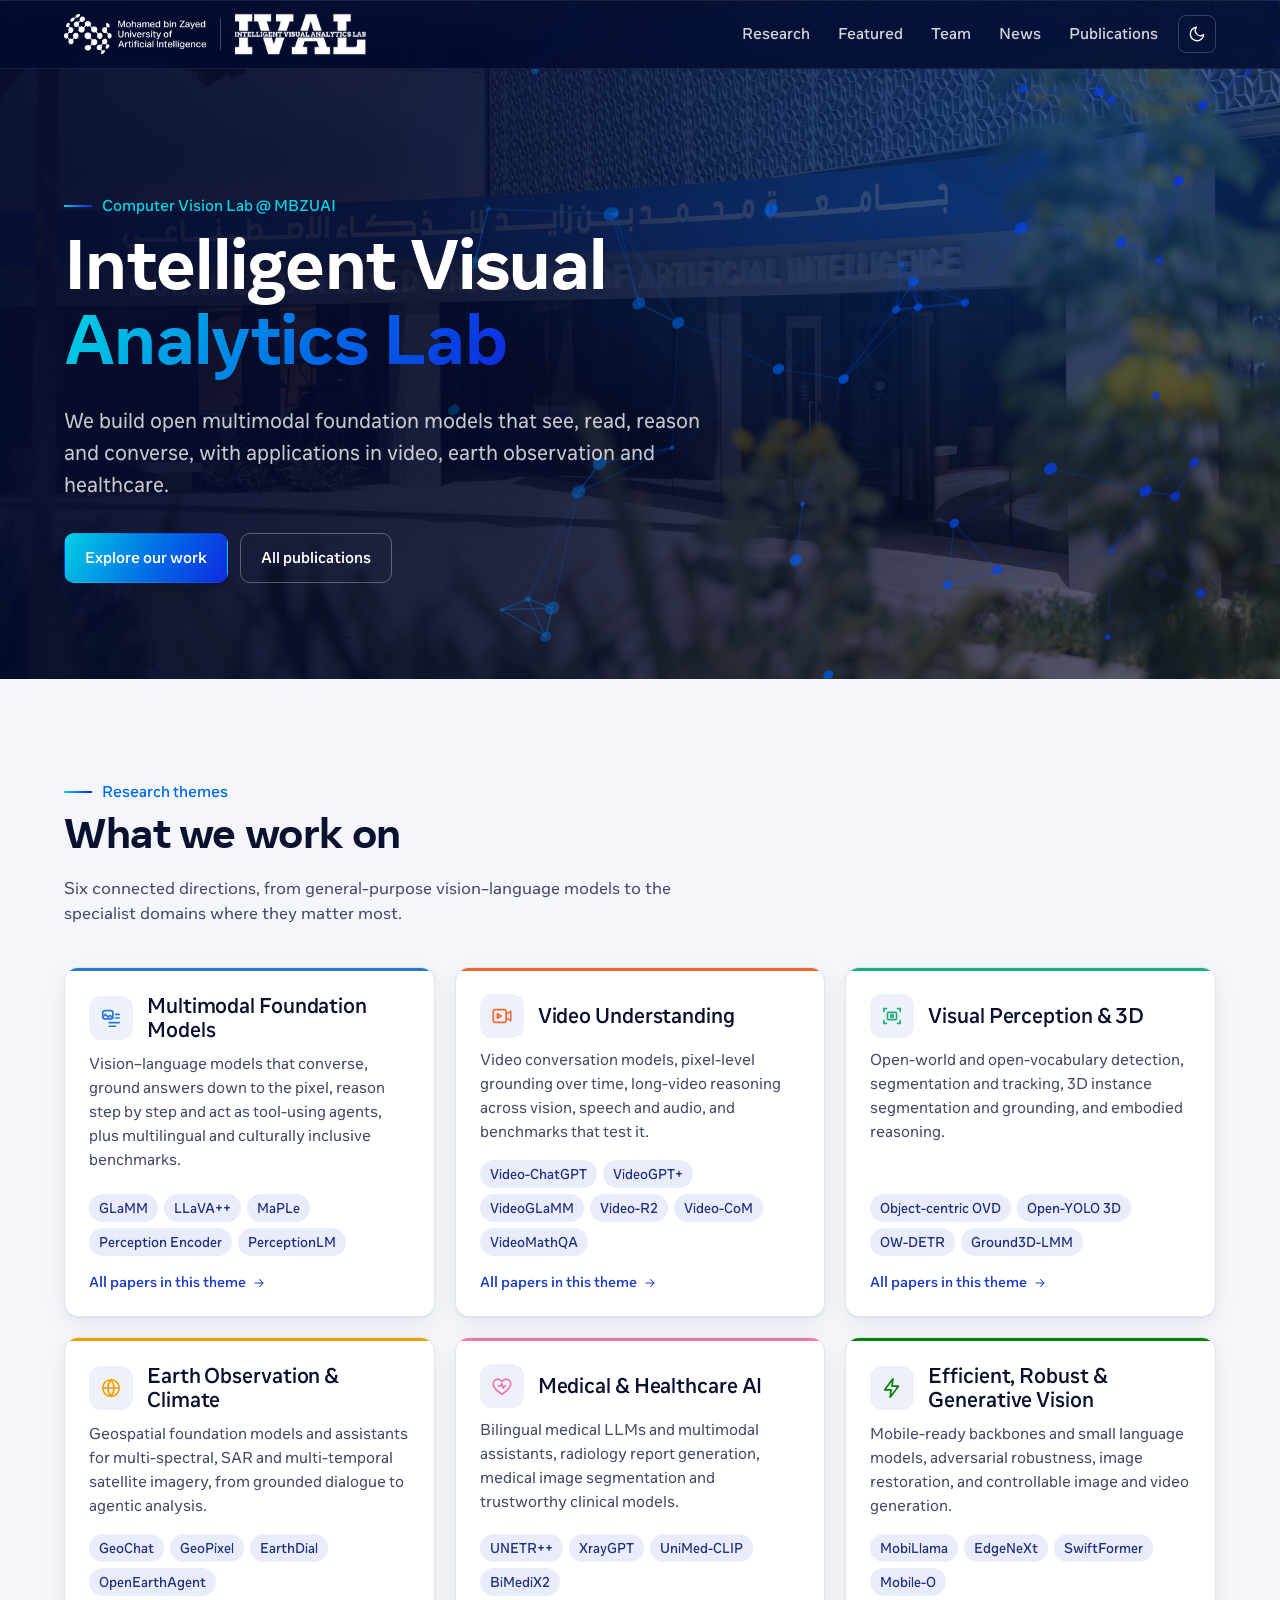
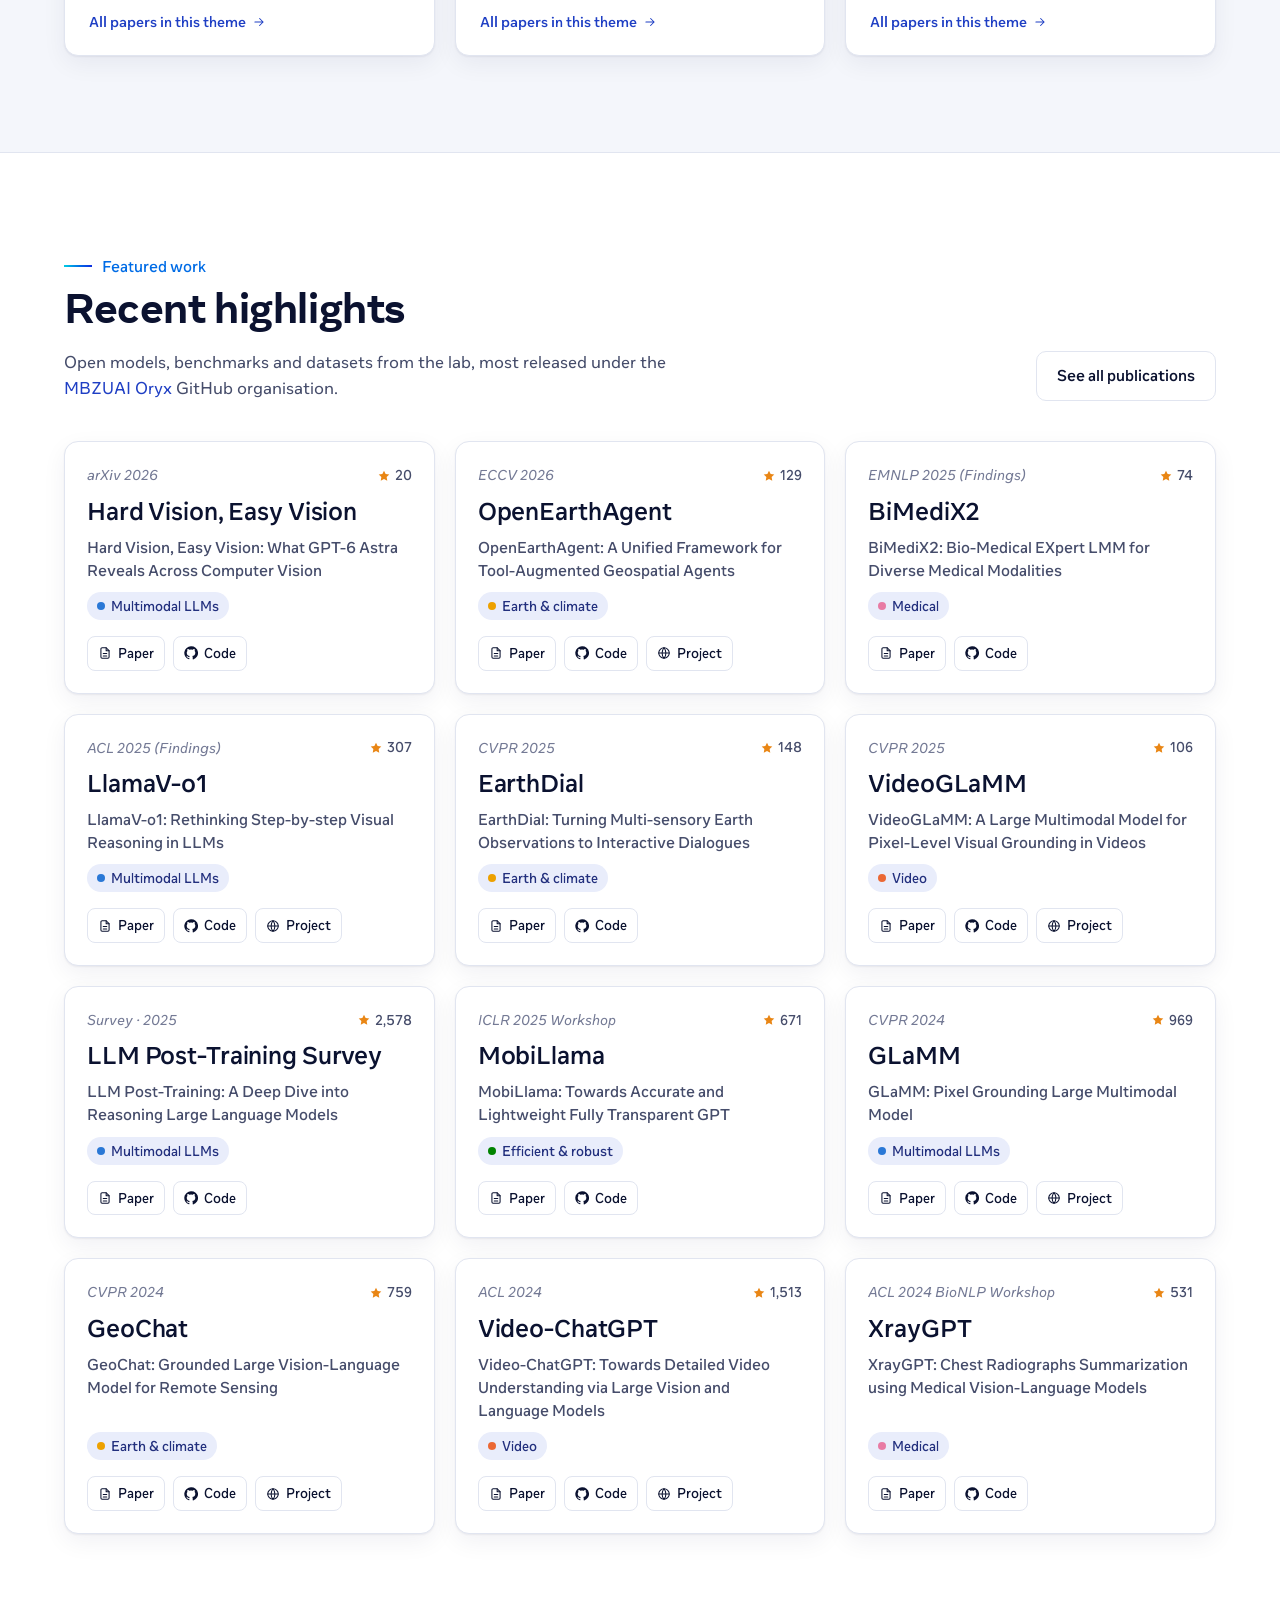
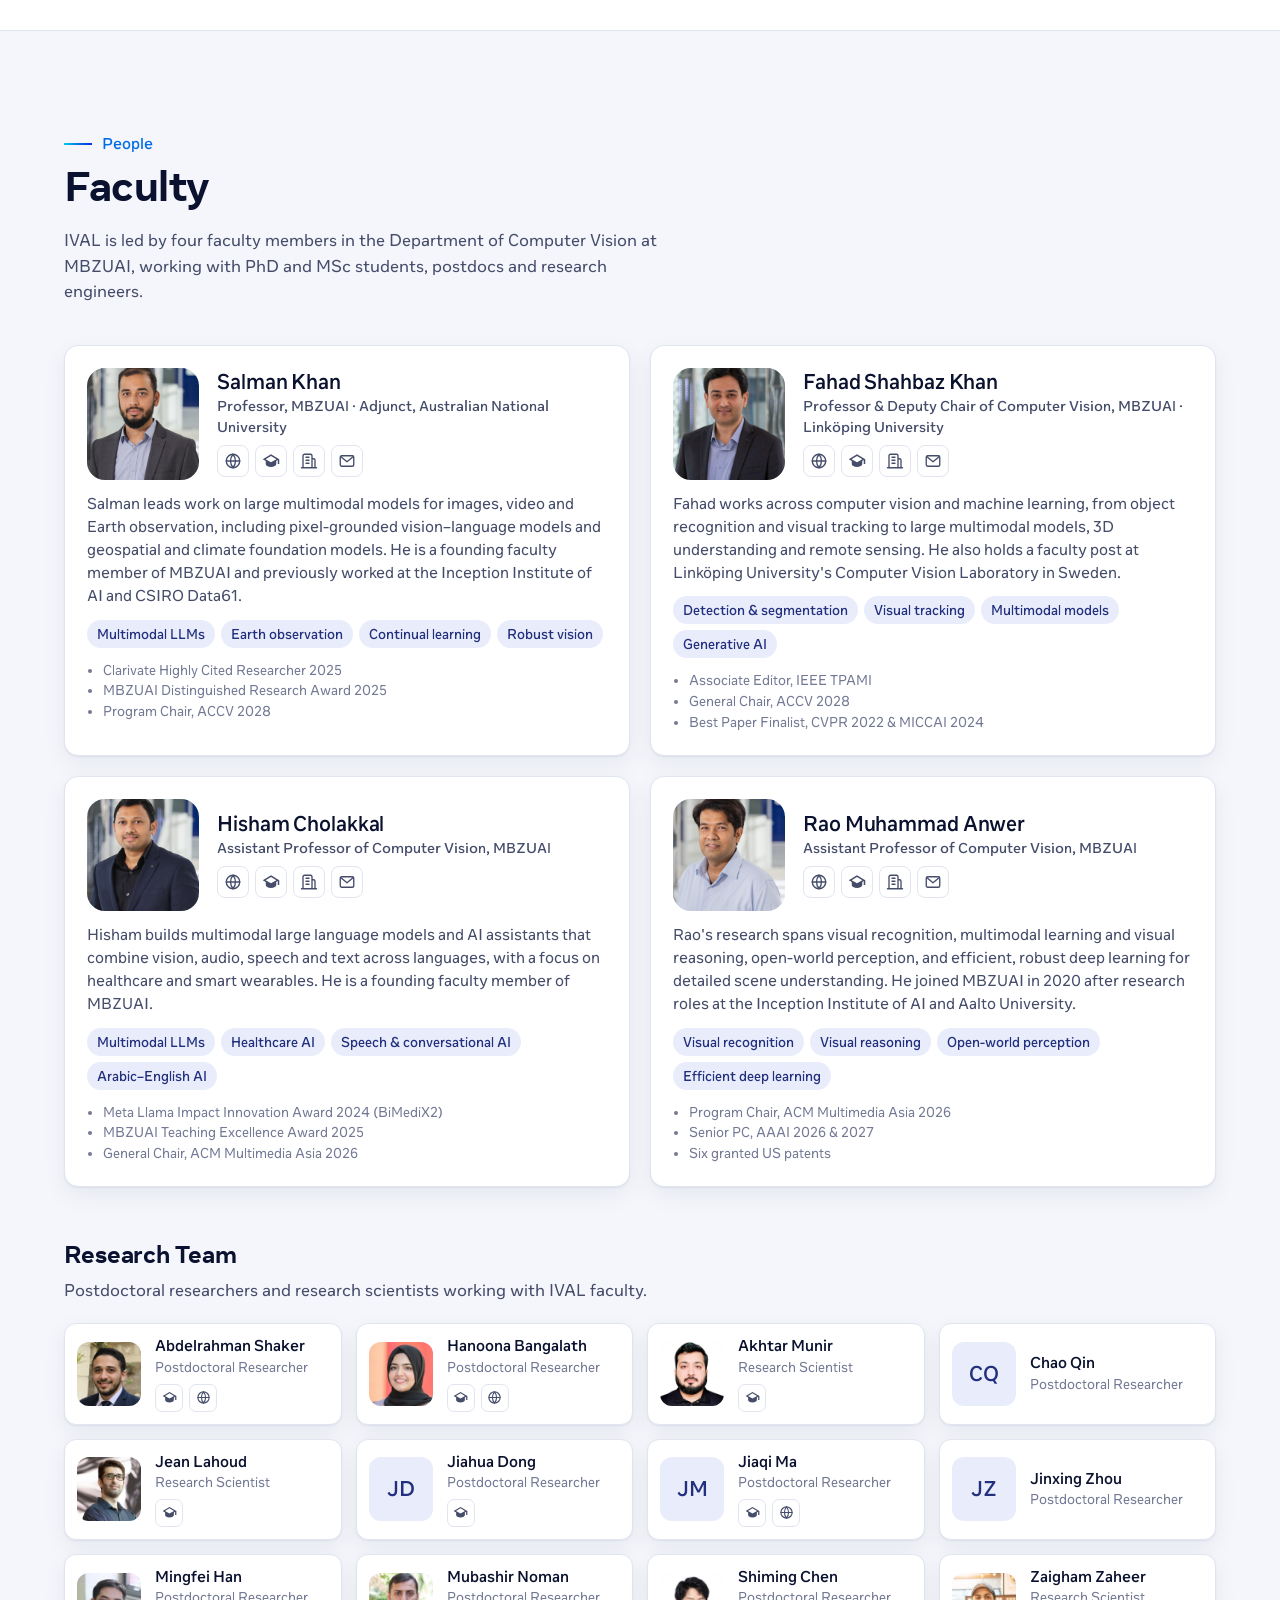
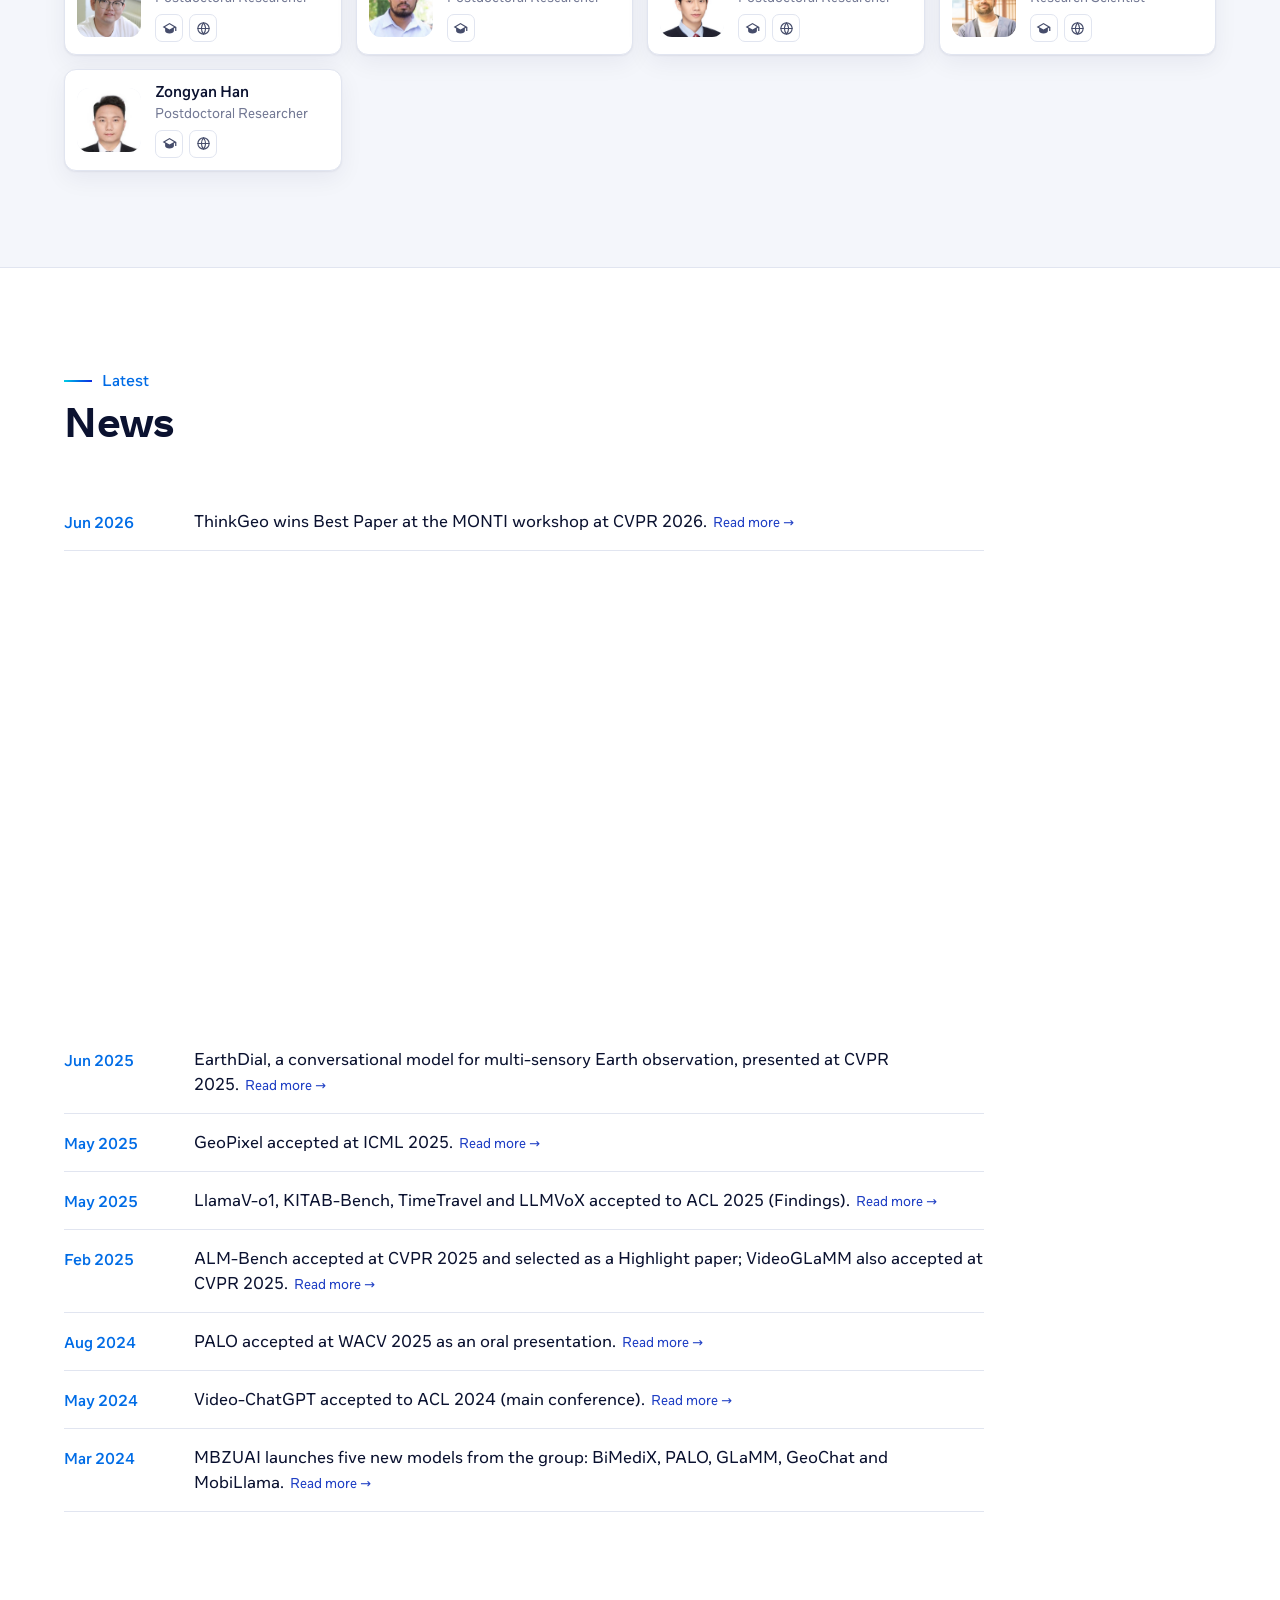
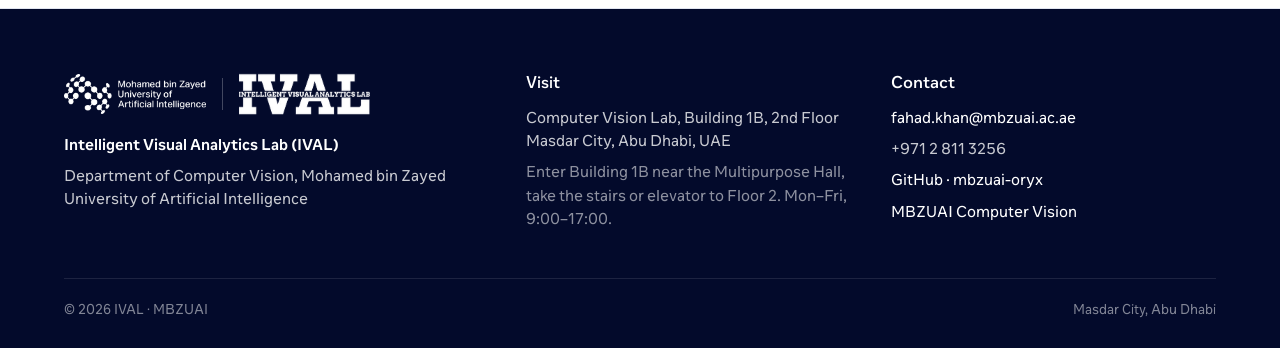
==== index.html @ 5f4e0625 "Add IVAL lab website" ====
<!doctype html>
<html lang="en">
<head>
  <meta charset="utf-8">
  <meta name="viewport" content="width=device-width, initial-scale=1">
  <title>IVAL — Intelligent Visual Analytics Lab | MBZUAI</title>
  <meta name="description" content="The Intelligent Visual Analytics Lab (IVAL) at MBZUAI builds multimodal foundation models, video understanding, earth observation and medical AI systems.">
  <meta property="og:title" content="IVAL — Intelligent Visual Analytics Lab @ MBZUAI">
  <meta property="og:description" content="Computer vision and multimodal AI research at Mohamed bin Zayed University of Artificial Intelligence.">
  <meta property="og:image" content="assets/img/hero.jpg">
  <link rel="icon" type="image/png" href="assets/img/logo-mark.png">
  <link rel="preload" href="fonts/optimistic-variable.woff2" as="font" type="font/woff2" crossorigin>
  <link rel="stylesheet" href="assets/css/style.css?v=202610232306">
</head>
<body>
  <header class="site-header">
    <nav class="container nav" aria-label="Main">
      <a class="brand" href="index.html" aria-label="IVAL home">
        <img class="mbzuai" src="assets/img/mbzuai-logo-white.png" alt="Mohamed bin Zayed University of Artificial Intelligence">
        <span class="divider" aria-hidden="true"></span>
        <img class="ival" src="assets/img/ival-logo-white.png" alt="IVAL — Intelligent Visual Analytics Lab">
      </a>
      <div style="display:flex;align-items:center;gap:8px">
        <ul class="nav-links" id="nav-links">
          <li><a href="#research">Research</a></li>
          <li><a href="#work">Featured</a></li>
          <li><a href="#team">Team</a></li>
          <li><a href="#news">News</a></li>
          <li><a href="publications.html">Publications</a></li>
        </ul>
        <button class="theme-toggle" type="button" aria-label="Toggle color theme"></button>
        <button class="menu-toggle" type="button" aria-label="Open menu" aria-controls="nav-links" aria-expanded="false"></button>
      </div>
    </nav>
  </header>

  <main>
    <section class="hero">
      <canvas aria-hidden="true"></canvas>
      <div class="container">
        <div class="hero-inner">
          <span class="eyebrow">Computer Vision Lab @ MBZUAI</span>
          <h1>Intelligent Visual<br><span class="grad">Analytics Lab</span></h1>
          <p class="lead">We build open multimodal foundation models that see, read, reason and converse, with applications in video, earth observation and healthcare.</p>
          <div class="btn-row">
            <a class="btn btn-primary" href="#work">Explore our work</a>
            <a class="btn btn-ghost" href="publications.html">All publications</a>
          </div>
        </div>
      </div>
    </section>

    <section class="block" id="research">
      <div class="container">
        <div class="section-head reveal">
          <div>
            <span class="eyebrow">Research themes</span>
            <h2>What we work on</h2>
            <p>Six connected directions, from general-purpose vision–language models to the specialist domains where they matter most.</p>
          </div>
        </div>
        <div class="themes viz-root" id="themes-grid"></div>
      </div>
    </section>

    <section class="block alt" id="work">
      <div class="container">
        <div class="section-head reveal">
          <div>
            <span class="eyebrow">Featured work</span>
            <h2>Recent highlights</h2>
            <p>Open models, benchmarks and datasets from the lab, most released under the <a href="https://github.com/mbzuai-oryx" target="_blank" rel="noopener">MBZUAI Oryx</a> GitHub organisation.</p>
          </div>
          <a class="btn btn-outline" href="publications.html">See all publications</a>
        </div>
        <div class="featured viz-root" id="featured-grid"></div>
      </div>
    </section>

    <section class="block" id="team">
      <div class="container">
        <div class="section-head reveal">
          <div>
            <span class="eyebrow">People</span>
            <h2>Faculty</h2>
            <p>IVAL is led by four faculty members in the Department of Computer Vision at MBZUAI, working with PhD and MSc students, postdocs and research engineers.</p>
          </div>
        </div>
        <div class="team" id="team-grid"></div>

        <div class="subhead reveal">
          <h3>Research Team</h3>
          <p>Postdoctoral researchers and research scientists working with IVAL faculty.</p>
        </div>
        <div class="members" id="members-grid"></div>
      </div>
    </section>

    <section class="block alt" id="news">
      <div class="container">
        <div class="section-head reveal">
          <div>
            <span class="eyebrow">Latest</span>
            <h2>News</h2>
          </div>
        </div>
        <ul class="news" id="news-list"></ul>
      </div>
    </section>
  </main>

  <footer class="site-footer" id="contact">
    <div class="container">
      <div class="foot-grid">
        <div>
          <div class="foot-logos"><img src="assets/img/mbzuai-logo-white.png" alt="MBZUAI"><span class="divider" aria-hidden="true"></span><img src="assets/img/ival-logo-white.png" alt="IVAL"></div>
          <p><strong style="color:#fff">Intelligent Visual Analytics Lab (IVAL)</strong></p>
          <p>Department of Computer Vision, Mohamed bin Zayed University of Artificial Intelligence</p>
        </div>
        <div>
          <h4>Visit</h4>
          <p>Computer Vision Lab, Building 1B, 2nd Floor<br>Masdar City, Abu Dhabi, UAE</p>
          <p style="color:rgba(255,255,255,.55)">Enter Building 1B near the Multipurpose Hall, take the stairs or elevator to Floor 2. Mon–Fri, 9:00–17:00.</p>
        </div>
        <div>
          <h4>Contact</h4>
          <p><a href="mailto:fahad.khan@mbzuai.ac.ae">fahad.khan@mbzuai.ac.ae</a></p>
          <p>+971 2 811 3256</p>
          <p><a href="https://github.com/mbzuai-oryx" target="_blank" rel="noopener">GitHub · mbzuai-oryx</a></p>
          <p><a href="https://mbzuai.ac.ae/research/department/computer-vision-department/" target="_blank" rel="noopener">MBZUAI Computer Vision</a></p>
        </div>
      </div>
      <div class="foot-bottom">
        <span>© <span id="year"></span> IVAL · MBZUAI</span>
        <span>Masdar City, Abu Dhabi</span>
      </div>
    </div>
  </footer>

  <script src="assets/js/icons.js?v=202610232306"></script>
  <script src="assets/data/site-data.js?v=202610232306"></script>
  <script src="assets/js/main.js?v=202610232306"></script>
</body>
</html>
---- assets/css/style.css ----
/* IVAL — Intelligent Visual Analytics Lab @ MBZUAI
   Theme carried over from the original site: MBZUAI navy/indigo,
   the logo's cyan→blue gradient, and an orange accent. Type: Optimistic (fonts/). */

@font-face {
  font-family: "Optimistic";
  src: url("../../fonts/optimistic-variable.woff2") format("woff2"), url("../../fonts/optimistic-variable.ttf") format("truetype");
  font-weight: 300 800;
  font-style: normal;
  font-display: swap;
}
@font-face {
  font-family: "Optimistic";
  src: url("../../fonts/optimistic-variable.woff2") format("woff2"), url("../../fonts/optimistic-variable.ttf") format("truetype");
  font-weight: 300 800;
  font-style: italic;
  font-display: swap;
}
@font-face {
  font-family: "Optimistic Display";
  src: url("../../fonts/optimistic-display-bold.woff2") format("woff2"), url("../../fonts/optimistic-display-bold.ttf") format("truetype");
  font-weight: 700;
  font-style: normal;
  font-display: swap;
}

:root {
  color-scheme: light;
  /* brand (fixed across modes) */
  --navy-950: #030a2b;
  --navy-900: #041141;
  --navy-800: #072382;
  --indigo: #3d4dad;
  --brand-cyan: #00d1e4;
  --brand-blue: #006ce6;
  --brand-deep: #0f2ae0;
  --accent: #e98615;
  --grad: linear-gradient(120deg, var(--brand-cyan) 0%, var(--brand-blue) 55%, var(--brand-deep) 100%);

  /* surfaces & ink */
  --bg: #f4f6fb;
  --surface: #ffffff;
  --surface-2: #eef1f9;
  --text: #0b1230;
  --text-2: #464d6b;
  --muted: #747a95;
  --line: #e1e5f0;
  --link: #1f3fc4;
  --chip-bg: #e9edfb;
  --chip-text: #23307e;
  --shadow: 0 1px 2px rgba(4, 17, 65, .06), 0 8px 24px rgba(4, 17, 65, .06);
  --shadow-lg: 0 2px 4px rgba(4, 17, 65, .06), 0 18px 48px rgba(4, 17, 65, .12);

  --radius: 14px;
  --maxw: 1200px;
  --font-head: "Optimistic Display", "Optimistic", system-ui, sans-serif;
  --font-body: "Optimistic", system-ui, -apple-system, "Segoe UI", sans-serif;
}

@media (prefers-color-scheme: dark) {
  :root:not([data-theme="light"]) {
    color-scheme: dark;
    --bg: #060b22;
    --surface: #0d1433;
    --surface-2: #121a3e;
    --text: #edf0fa;
    --text-2: #b5bcd6;
    --muted: #8a91ad;
    --line: #1e2752;
    --link: #7fb0ff;
    --chip-bg: #18224f;
    --chip-text: #c5d2ff;
    --shadow: 0 1px 2px rgba(0, 0, 0, .3), 0 8px 24px rgba(0, 0, 0, .25);
    --shadow-lg: 0 2px 4px rgba(0, 0, 0, .3), 0 18px 48px rgba(0, 0, 0, .4);
  }
}
:root[data-theme="dark"] {
  color-scheme: dark;
  --bg: #060b22;
  --surface: #0d1433;
  --surface-2: #121a3e;
  --text: #edf0fa;
  --text-2: #b5bcd6;
  --muted: #8a91ad;
  --line: #1e2752;
  --link: #7fb0ff;
  --chip-bg: #18224f;
  --chip-text: #c5d2ff;
  --shadow: 0 1px 2px rgba(0, 0, 0, .3), 0 8px 24px rgba(0, 0, 0, .25);
  --shadow-lg: 0 2px 4px rgba(0, 0, 0, .3), 0 18px 48px rgba(0, 0, 0, .4);
}

*, *::before, *::after { box-sizing: border-box; }
html { scroll-behavior: smooth; scroll-padding-top: 80px; }
@media (prefers-reduced-motion: reduce) { html { scroll-behavior: auto; } }
body {
  margin: 0;
  background: var(--bg);
  color: var(--text);
  font: 400 16px/1.6 var(--font-body);
  -webkit-font-smoothing: antialiased;
  overflow-x: hidden;
}
img { max-width: 100%; display: block; }
a { color: var(--link); text-decoration: none; }
a:hover { text-decoration: underline; }
:focus-visible { outline: 2px solid var(--brand-blue); outline-offset: 3px; border-radius: 4px; }

h1, h2, h3, h4 { font-family: var(--font-body); font-weight: 600; line-height: 1.2; margin: 0; letter-spacing: -.005em; }
/* page and section titles use the display cut */
h1, h2 { font-family: var(--font-head); font-weight: 700; letter-spacing: -.01em; }
/* venue names: true italic from the variable font's "ital" axis (browsers don't switch it on by themselves) */
.work .venue, .pub .v { font-style: italic; font-variation-settings: "ital" 1; }
.container { max-width: var(--maxw); margin: 0 auto; padding: 0 24px; }
@media (max-width: 600px) { .container { padding: 0 16px; } }

/* ---------- header ---------- */
.site-header {
  position: sticky; top: 0; z-index: 50;
  background: rgba(3, 10, 43, .82);
  backdrop-filter: saturate(160%) blur(14px);
  -webkit-backdrop-filter: saturate(160%) blur(14px);
  border-bottom: 1px solid rgba(255, 255, 255, .08);
}
.nav { display: flex; align-items: center; justify-content: space-between; height: 68px; gap: 16px; }
.brand { display: flex; align-items: center; gap: 14px; color: #fff; text-decoration: none !important; min-width: 0; }
.brand img { width: auto; display: block; }
.brand img.mbzuai { height: 40px; }
.brand img.ival { height: 42px; }
.brand .divider { width: 1px; height: 32px; background: rgba(255, 255, 255, .25); }
.nav-links { display: flex; align-items: center; gap: 4px; list-style: none; margin: 0; padding: 0; }
.nav-links a {
  color: rgba(255, 255, 255, .82); font-family: var(--font-body); font-weight: 500;
  font-size: 15px; padding: 8px 12px; border-radius: 8px; text-decoration: none;
}
.nav-links a:hover, .nav-links a[aria-current="page"] { color: #fff; background: rgba(255, 255, 255, .08); }
.theme-toggle, .menu-toggle {
  background: transparent; border: 1px solid rgba(255, 255, 255, .2); color: #fff; border-radius: 8px;
  width: 38px; height: 38px; display: inline-grid; place-items: center; cursor: pointer;
}
.theme-toggle:hover, .menu-toggle:hover { background: rgba(255, 255, 255, .08); }
.menu-toggle { display: none; }
@media (max-width: 900px) {
  .brand { gap: 12px; }
  .menu-toggle { display: inline-grid; }
  .nav-links {
    position: absolute; top: 68px; left: 0; right: 0; flex-direction: column; align-items: stretch;
    background: var(--navy-950); padding: 8px 16px 16px; display: none; border-bottom: 1px solid rgba(255, 255, 255, .08);
  }
  .nav-links.open { display: flex; }
  .nav-links a { padding: 12px; }
}
@media (max-width: 420px) { .brand img.mbzuai { height: 30px; } .brand img.ival { height: 26px; } .brand { gap: 10px; } }

/* ---------- hero ---------- */
.hero {
  position: relative; overflow: hidden; color: #fff;
  /* campus photo under a navy wash: darkest behind the text, lighter on the right so the building shows */
  background: radial-gradient(1200px 600px at 85% 20%, rgba(0, 108, 230, .30), transparent 60%),
              linear-gradient(90deg, rgba(3, 10, 43, .95) 0%, rgba(3, 10, 43, .86) 42%, rgba(3, 10, 43, .58) 100%),
              url("../img/hero.jpg") center 40% / cover no-repeat,
              var(--navy-950);
  margin-top: -68px; padding-top: 68px;
}
.hero canvas { position: absolute; inset: 0; width: 100%; height: 100%; opacity: .9; }
.hero-inner { position: relative; padding: 120px 0 96px; max-width: 780px; }
.eyebrow {
  display: inline-flex; align-items: center; gap: 10px; font-family: var(--font-body); font-weight: 500;
  font-size: 14.5px; color: var(--brand-cyan);
}
.eyebrow::before { content: ""; width: 28px; height: 2px; background: var(--grad); }
.hero h1 { font-size: clamp(40px, 6vw, 70px); line-height: 1.08; margin: 18px 0 18px; }
.hero h1 .grad { background: var(--grad); -webkit-background-clip: text; background-clip: text; color: transparent; }
.hero p.lead { font-size: clamp(17px, 2vw, 20px); color: rgba(255, 255, 255, .78); max-width: 640px; margin: 0 0 32px; }
.btn-row { display: flex; flex-wrap: wrap; gap: 12px; }
.btn {
  display: inline-flex; align-items: center; gap: 8px; font-family: var(--font-body); font-weight: 600;
  font-size: 15px; padding: 12px 20px; border-radius: 10px; text-decoration: none !important;
  border: 1px solid transparent; transition: transform .15s ease, background .15s ease;
}
.btn:hover { transform: translateY(-1px); }
.btn-primary { background: var(--grad); color: #fff; }
.btn-ghost { color: #fff; border-color: rgba(255, 255, 255, .3); }
.btn-ghost:hover { background: rgba(255, 255, 255, .08); }
.btn-outline { color: var(--text); border-color: var(--line); background: var(--surface); }
.btn-outline:hover { border-color: var(--brand-blue); }

@media (max-width: 760px) { .hero-inner { padding: 72px 0 56px; } }

/* ---------- sections ---------- */
section.block { padding: 96px 0; }
section.block.alt { background: var(--surface); border-top: 1px solid var(--line); border-bottom: 1px solid var(--line); }
@media (max-width: 600px) { section.block { padding: 64px 0; } }
.section-head { display: flex; align-items: end; justify-content: space-between; gap: 24px; margin-bottom: 40px; flex-wrap: wrap; }
.section-head .eyebrow { color: var(--brand-blue); }
.section-head h2 { font-size: clamp(30px, 4vw, 42px); margin-top: 10px; }
.section-head p { color: var(--text-2); max-width: 620px; margin: 12px 0 0; }

/* themes */
.themes { display: grid; grid-template-columns: repeat(3, 1fr); gap: 20px; }
@media (max-width: 960px) { .themes { grid-template-columns: repeat(2, 1fr); } }
@media (max-width: 620px) { .themes { grid-template-columns: 1fr; } }
.theme-card {
  position: relative; background: var(--surface); border: 1px solid var(--line); border-radius: var(--radius);
  padding: 26px 24px 22px; box-shadow: var(--shadow); overflow: hidden; display: flex; flex-direction: column;
}
.theme-card::before { content: ""; position: absolute; left: 0; top: 0; right: 0; height: 3px; background: var(--c, var(--brand-blue)); }
.theme-card .head { display: flex; align-items: center; gap: 14px; }
.theme-card .icon { width: 44px; height: 44px; flex: none; border-radius: 12px; display: grid; place-items: center; background: var(--surface-2); color: var(--c); }
.theme-card h3 { font-size: 20px; }
.theme-card p { color: var(--text-2); font-size: 15px; margin: 10px 0 16px; flex: 1; }
.theme-card .examples { display: flex; flex-wrap: wrap; gap: 6px; }
.theme-card .more { display: inline-flex; align-items: center; gap: 6px; margin-top: 16px; font-size: 13.5px; font-weight: 600; }

.chip {
  display: inline-flex; align-items: center; gap: 6px; font-size: 12.5px; font-weight: 500; padding: 4px 10px;
  border-radius: 999px; background: var(--chip-bg); color: var(--chip-text); white-space: nowrap; text-decoration: none !important;
}
a.chip:hover { outline: 1px solid var(--brand-blue); }
.chip .dot { width: 8px; height: 8px; border-radius: 50%; background: var(--c); }

/* featured work */
.featured { display: grid; grid-template-columns: repeat(3, 1fr); gap: 20px; }
@media (max-width: 960px) { .featured { grid-template-columns: repeat(2, 1fr); } }
@media (max-width: 620px) { .featured { grid-template-columns: 1fr; } }
.work {
  background: var(--surface); border: 1px solid var(--line); border-radius: var(--radius); padding: 22px;
  display: flex; flex-direction: column; gap: 10px; box-shadow: var(--shadow); transition: transform .18s ease, box-shadow .18s ease;
}
.work:hover { transform: translateY(-3px); box-shadow: var(--shadow-lg); }
.work .top { display: flex; align-items: center; justify-content: space-between; gap: 8px; }
.work .venue { font-size: 14px; color: var(--muted); }
.work h3 { font-size: 24px; }
.work .title { font-size: 14.5px; color: var(--text-2); margin: 0; font-weight: 500; flex: 1; }
.work .links { display: flex; flex-wrap: wrap; gap: 8px; margin-top: 6px; }
.work .links a {
  font-size: 13px; font-weight: 500; padding: 6px 10px; border-radius: 8px; border: 1px solid var(--line);
  color: var(--text); text-decoration: none; display: inline-flex; align-items: center; gap: 6px;
}
.work .links a:hover { border-color: var(--brand-blue); color: var(--link); }
.stars { display: inline-flex; align-items: center; gap: 4px; font-size: 13px; color: var(--text-2); font-weight: 500; }
.stars svg { color: var(--accent); }

/* theme colour tokens (validated categorical palette, light/dark steps) */
.viz-root {
  --viz-grid: #e6e8f0; --viz-axis: #c3c7d6; --viz-muted: #7b8098; --viz-gap: var(--surface);
  --s1: #2a78d6; --s2: #eb6834; --s3: #1baf7a; --s4: #eda100; --s5: #e87ba4; --s6: #008300; --s7: #6250d6;
}
@media (prefers-color-scheme: dark) {
  :root:where(:not([data-theme="light"])) .viz-root {
    --viz-grid: #1d2550; --viz-axis: #2c3566; --viz-muted: #8a91ad;
    --s1: #3987e5; --s2: #d95926; --s3: #199e70; --s4: #c98500; --s5: #d55181; --s6: #008300; --s7: #9085e9;
  }
}
:root[data-theme="dark"] .viz-root {
  --viz-grid: #1d2550; --viz-axis: #2c3566; --viz-muted: #8a91ad;
  --s1: #3987e5; --s2: #d95926; --s3: #199e70; --s4: #c98500; --s5: #d55181; --s6: #008300; --s7: #9085e9;
}

/* team: 2 x 2 cards, small rounded-square photo beside name and role */
.team { display: grid; grid-template-columns: repeat(2, 1fr); gap: 20px; }
@media (max-width: 900px) { .team { grid-template-columns: 1fr; } }
.person { background: var(--surface); border: 1px solid var(--line); border-radius: var(--radius); box-shadow: var(--shadow); padding: 22px; display: flex; flex-direction: column; gap: 12px; }
.person .head { display: flex; gap: 18px; align-items: center; }
.person .photo { width: 112px; height: 112px; flex: none; border-radius: 18px; object-fit: cover; object-position: center 20%; background: var(--surface-2); }
.person h3 { font-size: 20px; }
.person .role { color: var(--text-2); font-size: 14px; font-weight: 500; line-height: 1.45; margin-top: 2px; }
.person .bio { color: var(--text-2); font-size: 14.5px; margin: 0; }
.person .tags { display: flex; flex-wrap: wrap; gap: 6px; }
.person .honours { font-size: 13px; color: var(--muted); margin: 0; padding-left: 16px; }
.person .plinks { display: flex; gap: 6px; margin-top: 8px; }
.person .plinks a { width: 32px; height: 32px; display: grid; place-items: center; border: 1px solid var(--line); border-radius: 8px; color: var(--text-2); }
.person .plinks a:hover { border-color: var(--brand-blue); color: var(--link); }
@media (max-width: 460px) { .person .photo { width: 88px; height: 88px; border-radius: 14px; } .person .head { gap: 14px; } }

/* research team: compact cards */
.subhead { margin: 56px 0 20px; }
.subhead h3 { font-family: var(--font-head); font-weight: 700; font-size: 24px; }
.subhead p { color: var(--text-2); margin: 6px 0 0; }
.members { display: grid; grid-template-columns: repeat(auto-fill, minmax(230px, 1fr)); gap: 14px; }
.member { display: flex; align-items: center; gap: 14px; background: var(--surface); border: 1px solid var(--line); border-radius: 12px; padding: 12px; box-shadow: var(--shadow); min-width: 0; }
.member .photo { width: 64px; height: 64px; flex: none; border-radius: 12px; object-fit: cover; object-position: center 25%; background: var(--surface-2); }
.member .initials { display: grid; place-items: center; font-weight: 600; font-size: 20px; color: var(--chip-text); background: var(--chip-bg); }
.member .info { min-width: 0; }
.member .name { font-weight: 600; font-size: 15px; line-height: 1.3; }
.member .role { color: var(--muted); font-size: 13px; margin-top: 1px; }
.member .mlinks { display: flex; gap: 6px; margin-top: 6px; }
.member .mlinks a { width: 28px; height: 28px; display: grid; place-items: center; border: 1px solid var(--line); border-radius: 7px; color: var(--text-2); }
.member .mlinks a:hover { border-color: var(--brand-blue); color: var(--link); }

/* news */
.news { list-style: none; margin: 0; padding: 0; max-width: 920px; }
.news li { display: grid; grid-template-columns: 110px 1fr; gap: 20px; padding: 16px 0; border-bottom: 1px solid var(--line); }
@media (max-width: 560px) { .news li { grid-template-columns: 1fr; gap: 4px; } }
.news time { font-weight: 600; font-size: 14.5px; color: var(--brand-blue); padding-top: 2px; }
.news .txt { color: var(--text); font-size: 15.5px; }
.news .txt a { font-size: 13px; margin-left: 6px; white-space: nowrap; }

/* publications page */
.page-hero { background: var(--navy-950); color: #fff; margin-top: -68px; padding: 140px 0 56px; position: relative; overflow: hidden; }
.page-hero::after { content: ""; position: absolute; inset: 0; background: radial-gradient(800px 400px at 90% 0%, rgba(0, 108, 230, .35), transparent 60%); pointer-events: none; }
.page-hero .container { position: relative; z-index: 1; }
.page-hero h1 { font-size: clamp(36px, 5vw, 54px); margin-top: 12px; }
.page-hero p { color: rgba(255, 255, 255, .75); max-width: 680px; }
.filters { display: flex; flex-wrap: wrap; gap: 10px; align-items: center; padding: 20px 0; position: sticky; top: 68px; background: var(--bg); z-index: 10; border-bottom: 1px solid var(--line); }
.filters input[type="search"], .filters select {
  font: 14px var(--font-body); color: var(--text); background: var(--surface); border: 1px solid var(--line);
  border-radius: 10px; padding: 9px 12px; min-width: 0;
}
.filters input[type="search"] { flex: 1 1 260px; }
.filters select { flex: 0 1 auto; }
.filters .count { color: var(--muted); font-size: 13.5px; margin-left: auto; }
@media (max-width: 600px) { .filters { position: static; } .filters select { flex: 1 1 45%; } .filters .count { margin-left: 0; } }
.year-group h2 { font-size: 30px; margin: 36px 0 8px; color: var(--text); display: flex; align-items: center; gap: 12px; }
.year-group h2 span { font-family: var(--font-body); font-size: 13px; color: var(--muted); font-weight: 500; letter-spacing: 0; }
.pub { display: grid; grid-template-columns: 140px 1fr; gap: 18px; padding: 16px 0; border-bottom: 1px solid var(--line); }
@media (max-width: 640px) { .pub { grid-template-columns: 1fr; gap: 6px; } }
.pub .v { font-size: 15px; font-weight: 500; color: var(--brand-blue); }
.pub .pt { font-weight: 600; font-size: 15.5px; line-height: 1.45; }
.pub .pt a { color: var(--text); }
.pub .pa { color: var(--text-2); font-size: 13.5px; margin-top: 3px; }
.pub .pa b { color: var(--text); font-weight: 600; }
.pub .pm { display: flex; flex-wrap: wrap; gap: 6px; margin-top: 8px; align-items: center; }
.pub .pm .cit { font-size: 12.5px; color: var(--muted); }
.empty { padding: 48px 0; color: var(--muted); text-align: center; }

/* footer */
.site-footer { background: var(--navy-950); color: rgba(255, 255, 255, .78); padding: 64px 0 28px; }
.site-footer a { color: #fff; }
.foot-grid { display: grid; grid-template-columns: 1.3fr 1fr 1fr; gap: 40px; }
@media (max-width: 820px) { .foot-grid { grid-template-columns: 1fr; } }
.site-footer h4 { color: #fff; font-size: 16px; margin-bottom: 14px; }
.site-footer p { margin: 0 0 8px; font-size: 14.5px; }
.foot-logos { display: flex; align-items: center; gap: 16px; margin-bottom: 18px; }
.foot-logos img { height: 40px; width: auto; }
.foot-logos img + .divider + img { height: 42px; }
.foot-logos .divider { width: 1px; height: 32px; background: rgba(255, 255, 255, .25); }
.foot-bottom { border-top: 1px solid rgba(255, 255, 255, .1); margin-top: 40px; padding-top: 20px; font-size: 13px; color: rgba(255, 255, 255, .5); display: flex; justify-content: space-between; flex-wrap: wrap; gap: 8px; }

.reveal { opacity: 0; transform: translateY(14px); transition: opacity .6s ease, transform .6s ease; }
.reveal.in { opacity: 1; transform: none; }
@media (prefers-reduced-motion: reduce) { .reveal { opacity: 1; transform: none; transition: none; } }
.sr-only { position: absolute; width: 1px; height: 1px; overflow: hidden; clip: rect(0 0 0 0); white-space: nowrap; }
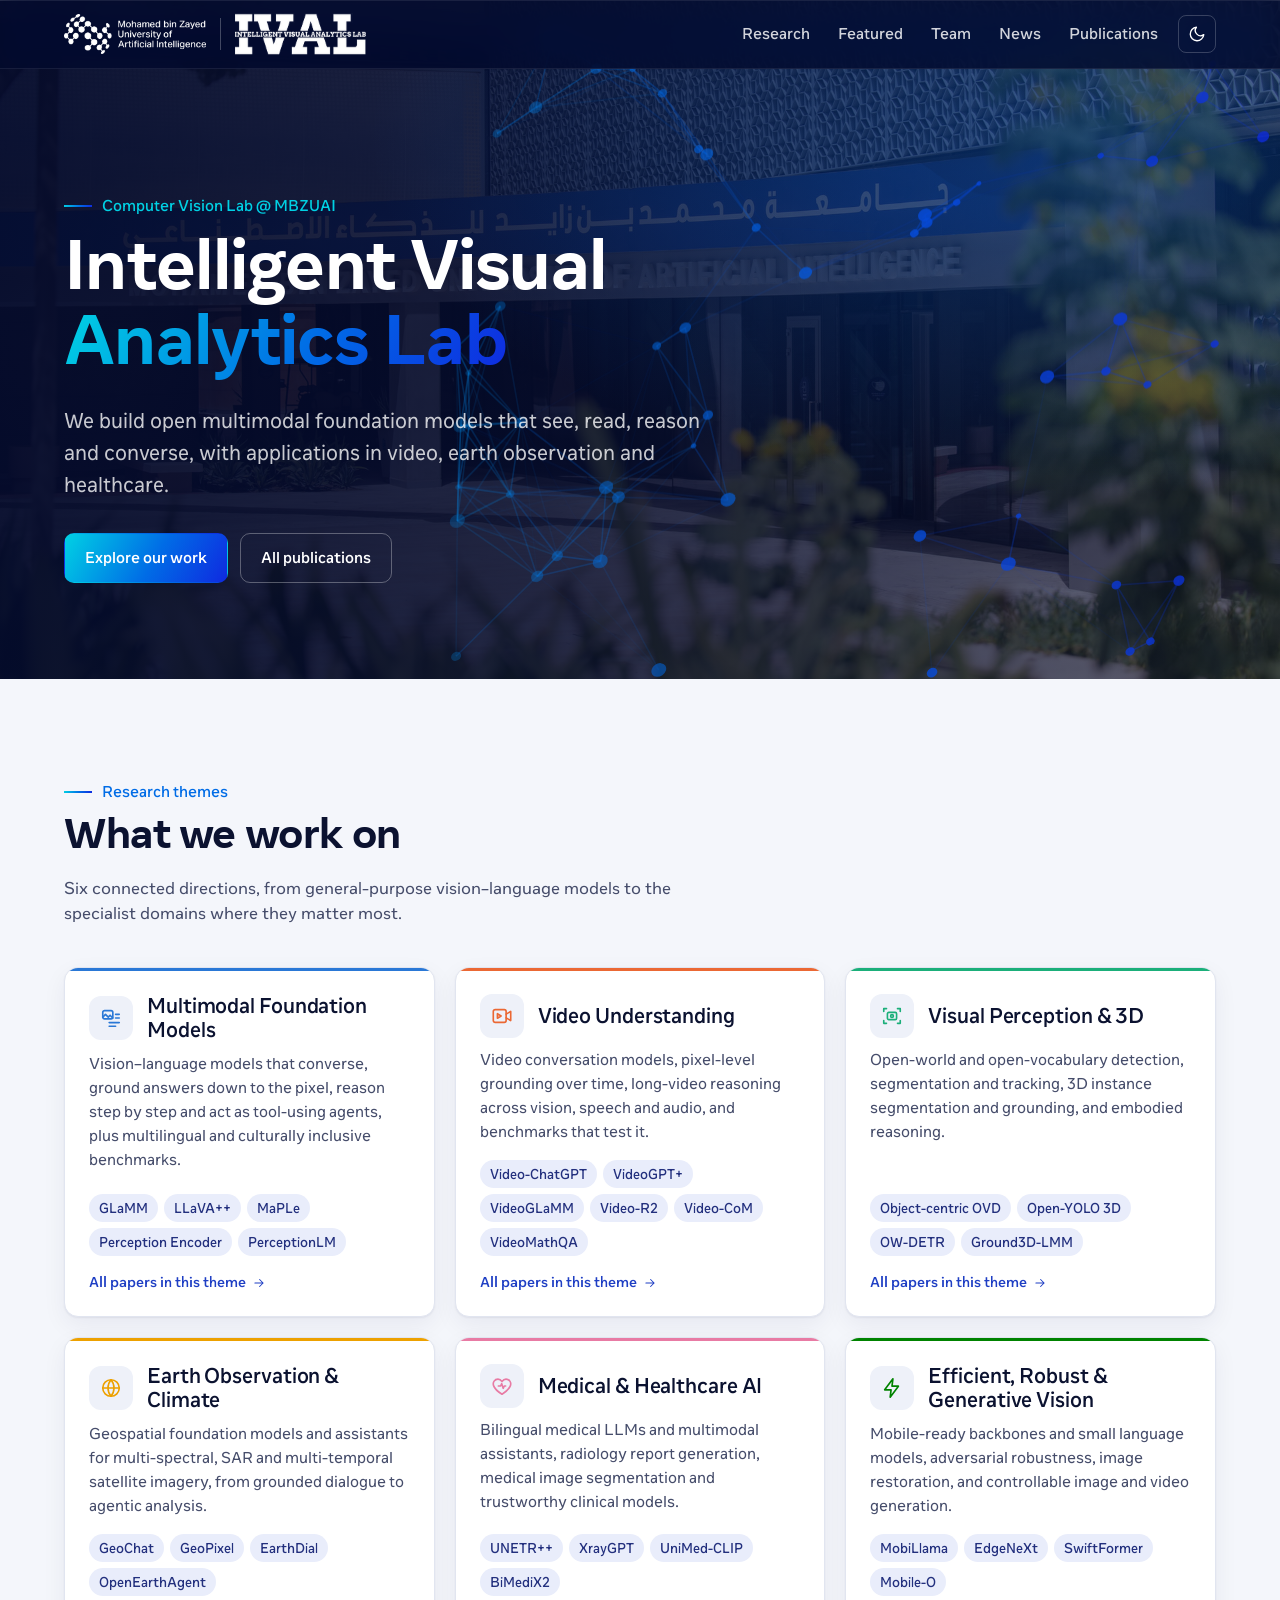
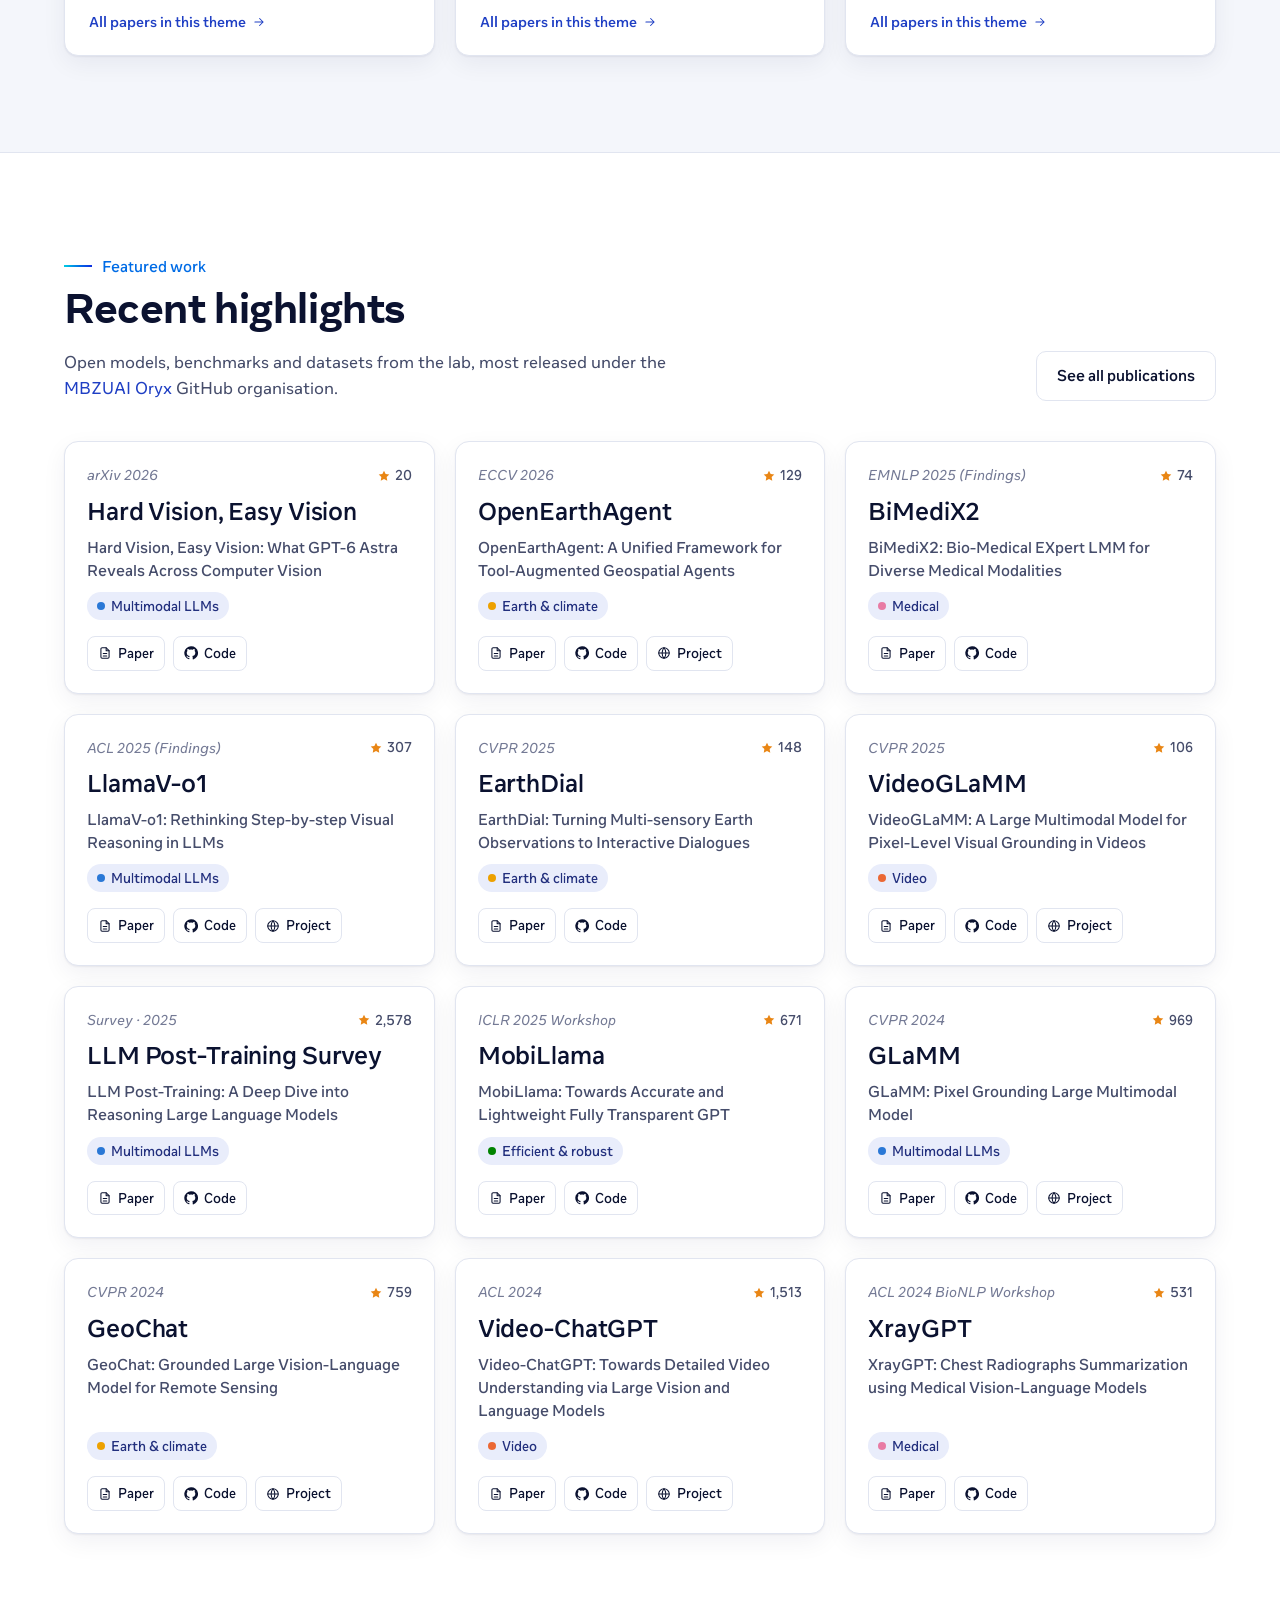
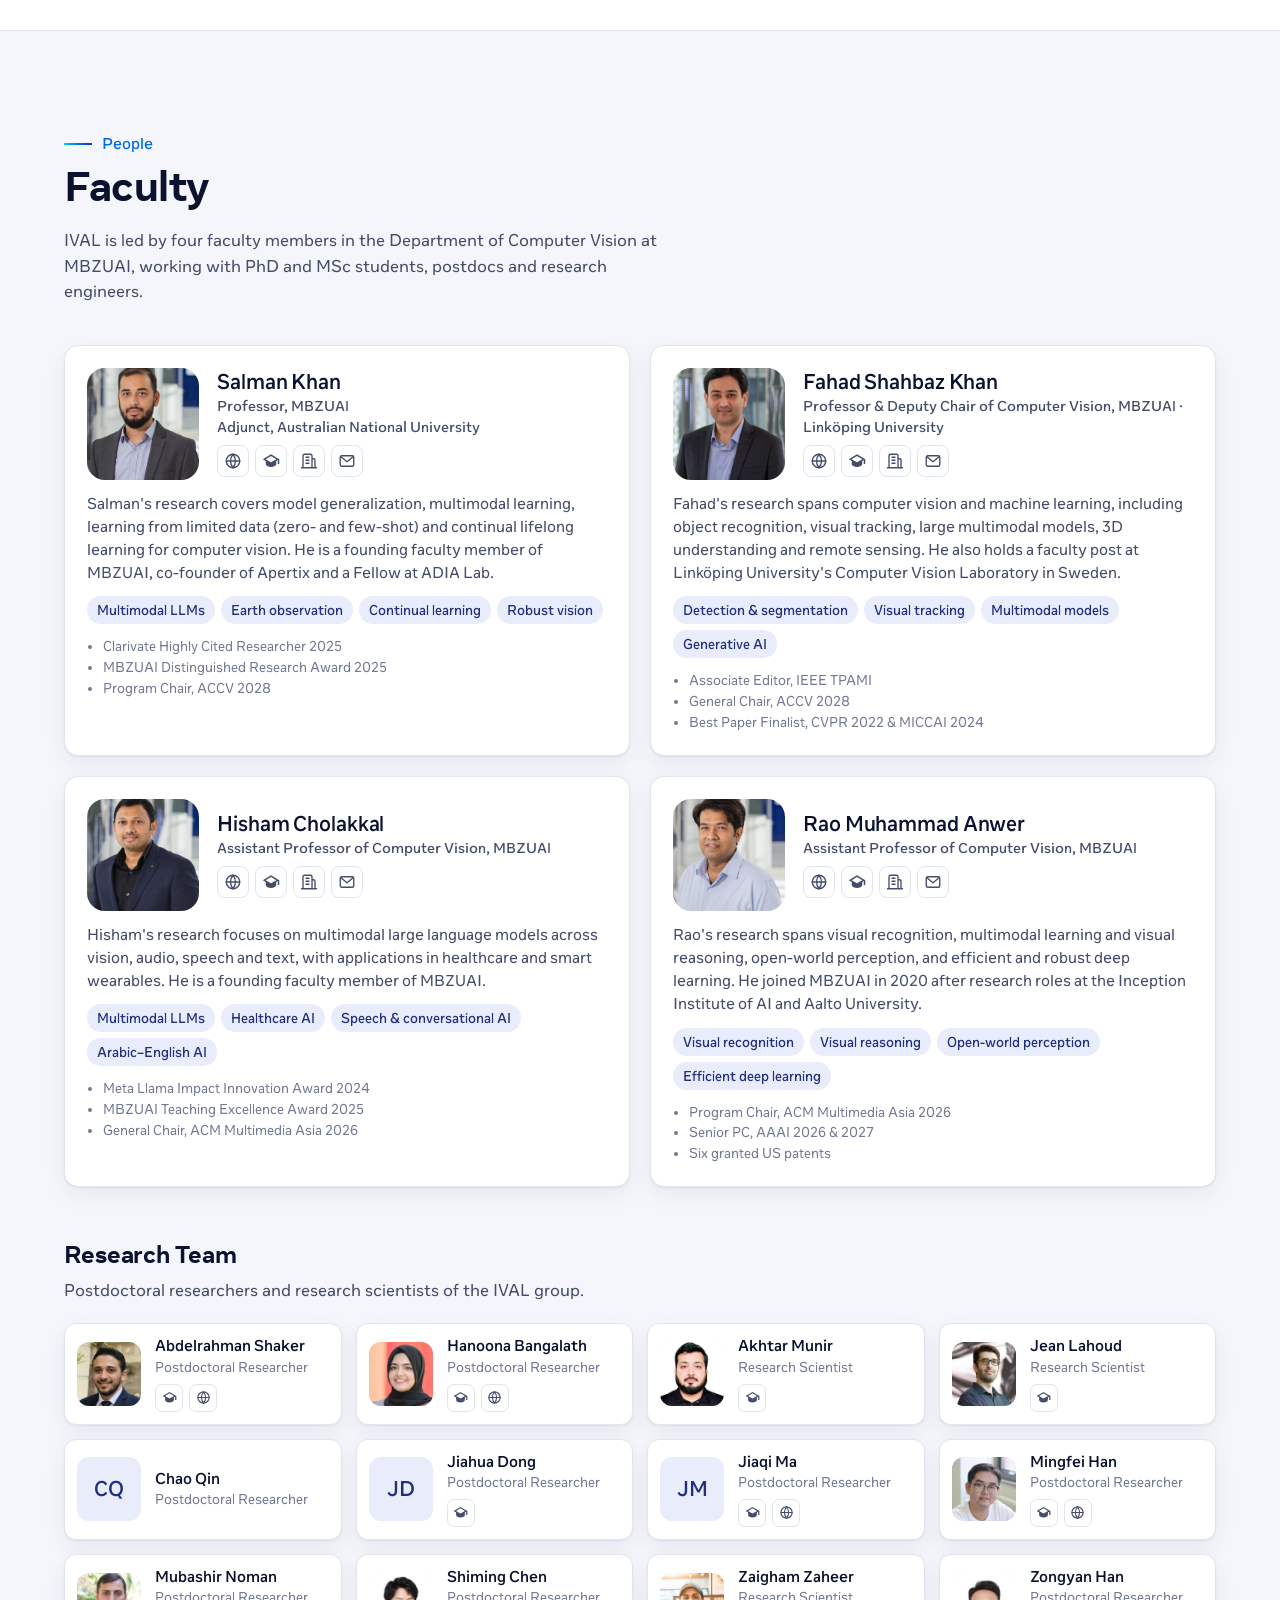
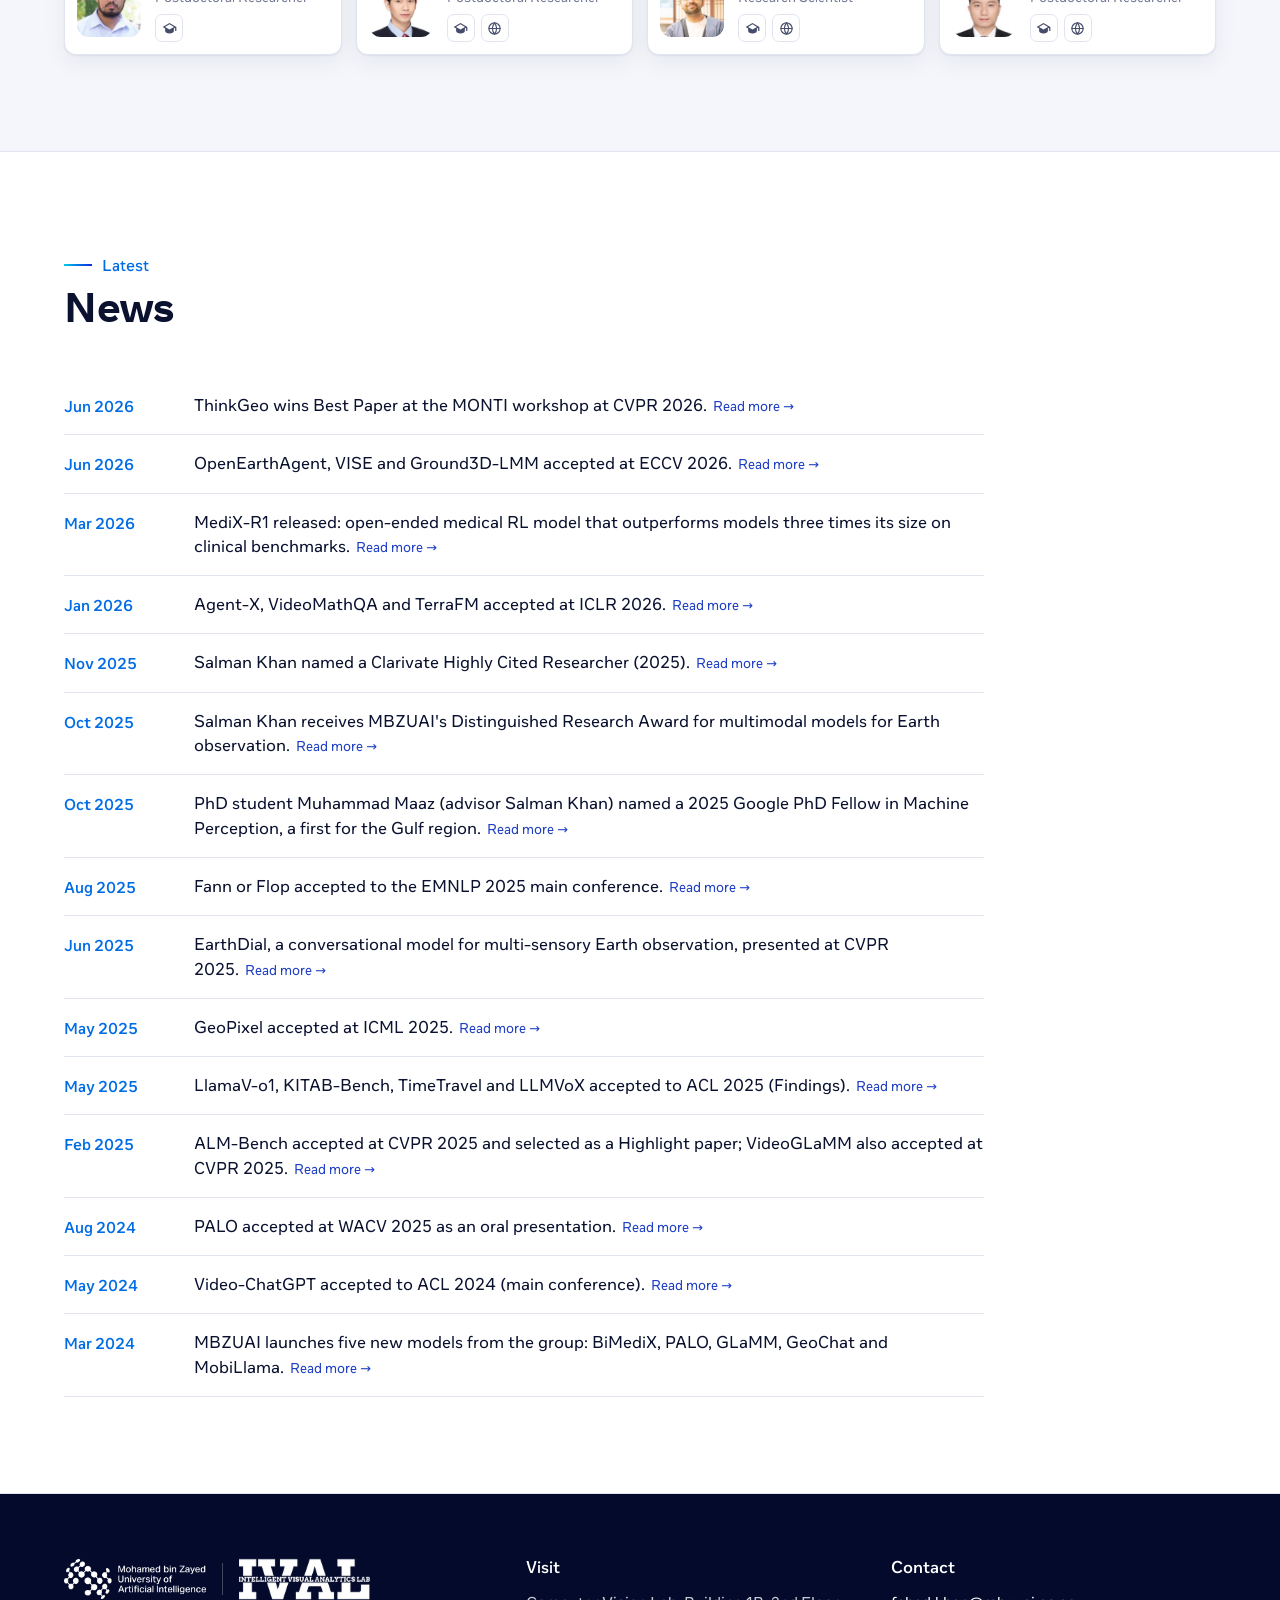
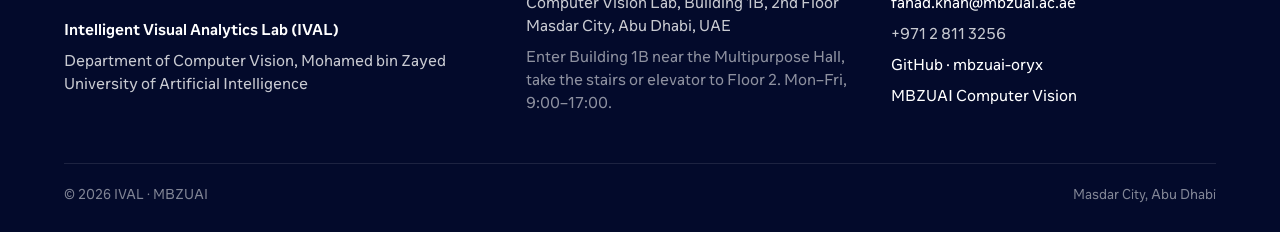
==== commit f4470fd4: "Update faculty bios and research team - Faculty bios describe research areas only; Salman's bio uses" ====
--- a/index.html
+++ b/index.html
@@ -10,7 +10,7 @@
   <meta property="og:image" content="assets/img/hero.jpg">
   <link rel="icon" type="image/png" href="assets/img/logo-mark.png">
   <link rel="preload" href="fonts/optimistic-variable.woff2" as="font" type="font/woff2" crossorigin>
-  <link rel="stylesheet" href="assets/css/style.css?v=202610232306">
+  <link rel="stylesheet" href="assets/css/style.css?v=202610240140">
 </head>
 <body>
   <header class="site-header">
@@ -90,7 +90,7 @@
 
         <div class="subhead reveal">
           <h3>Research Team</h3>
-          <p>Postdoctoral researchers and research scientists working with IVAL faculty.</p>
+          <p>Postdoctoral researchers and research scientists of the IVAL group.</p>
         </div>
         <div class="members" id="members-grid"></div>
       </div>
@@ -137,8 +137,8 @@
     </div>
   </footer>
 
-  <script src="assets/js/icons.js?v=202610232306"></script>
-  <script src="assets/data/site-data.js?v=202610232306"></script>
-  <script src="assets/js/main.js?v=202610232306"></script>
+  <script src="assets/js/icons.js?v=202610240140"></script>
+  <script src="assets/data/site-data.js?v=202610240140"></script>
+  <script src="assets/js/main.js?v=202610240140"></script>
 </body>
 </html>
--- a/assets/css/style.css
+++ b/assets/css/style.css
@@ -264,7 +264,7 @@
 .person .head { display: flex; gap: 18px; align-items: center; }
 .person .photo { width: 112px; height: 112px; flex: none; border-radius: 18px; object-fit: cover; object-position: center 20%; background: var(--surface-2); }
 .person h3 { font-size: 20px; }
-.person .role { color: var(--text-2); font-size: 14px; font-weight: 500; line-height: 1.45; margin-top: 2px; }
+.person .role { color: var(--text-2); font-size: 14px; font-weight: 500; line-height: 1.45; margin-top: 2px; white-space: pre-line; }
 .person .bio { color: var(--text-2); font-size: 14.5px; margin: 0; }
 .person .tags { display: flex; flex-wrap: wrap; gap: 6px; }
 .person .honours { font-size: 13px; color: var(--muted); margin: 0; padding-left: 16px; }
